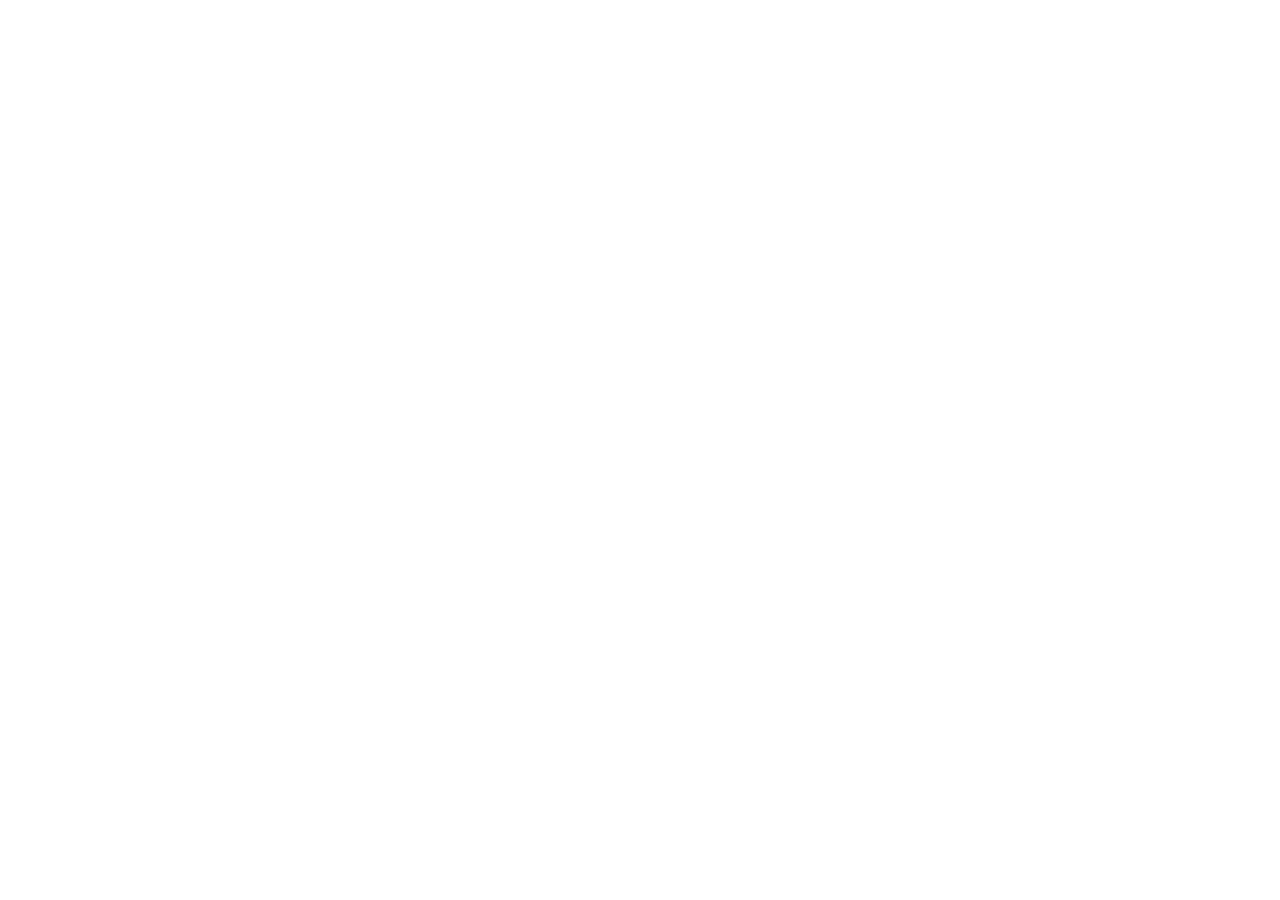
==== main.html @ ed51087c "1v" ====
<!DOCTYPE html>
<html lang="es">
<head>
    <meta charset="UTF-8">
    <meta name="viewport" content="width=device-width, initial-scale=1.0"> 
    <link rel="stylesheet" href="styles/main.css">
    <script src="scripts/script.js" defer></script>
    <title>Main</title>
   
</head>
<body>
    
</body>
</html>
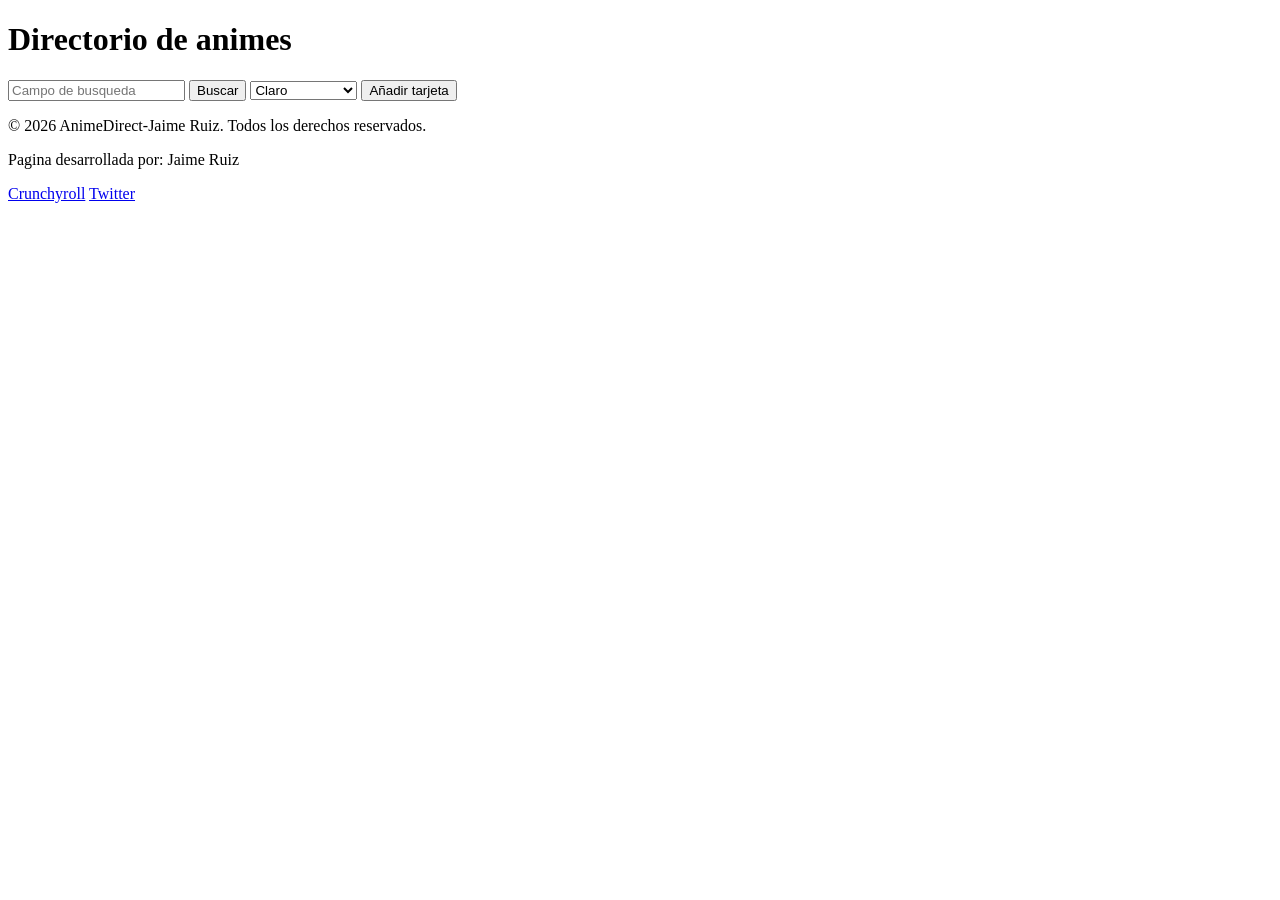
==== commit b1719981: "1ev" ====
--- a/main.html
+++ b/main.html
@@ -2,13 +2,43 @@
 <html lang="es">
 <head>
     <meta charset="UTF-8">
-    <meta name="viewport" content="width=device-width, initial-scale=1.0"> 
+    <meta name="viewport" content="width=device-width, initial-scale=1.0">
+    <title>Main</title>
     <link rel="stylesheet" href="styles/main.css">
-    <script src="scripts/script.js" defer></script>
-    <title>Main</title>
-   
 </head>
 <body>
+    <div class="directorio-container">
+       
+        <header class="header">
+            <h1>Directorio de animes</h1>
+            <nav class="nav">
+               <input id="CampoBusqueda" type="text" placeholder="Campo de busqueda">
+               <button id="btnBusqueda">Buscar</button>
+               <select class="tema">
+                <option value="" id="claro">Claro</option>
+                <option  value="" id="oscuro">Oscuro</option>
+                <option value="" id="custom">Personalizado</option>
+               </select>
+               <button id="addTarjeta">Añadir tarjeta</button>
+            </nav>
+        </header>
+
+        <main>
+
+             <div id="tarjetas"></div>
+            
+
+        </main>
     
+        
+        <footer class="footer">
+            <p>&copy; 2026 AnimeDirect-Jaime Ruiz. Todos los derechos reservados.</p>
+            <div class="social">
+               <p>Pagina desarrollada por: Jaime Ruiz</p>
+                <a href="#">Crunchyroll</a>
+                <a href="#">Twitter</a>
+            </div>
+        </footer>
+    </div>
 </body>
 </html>
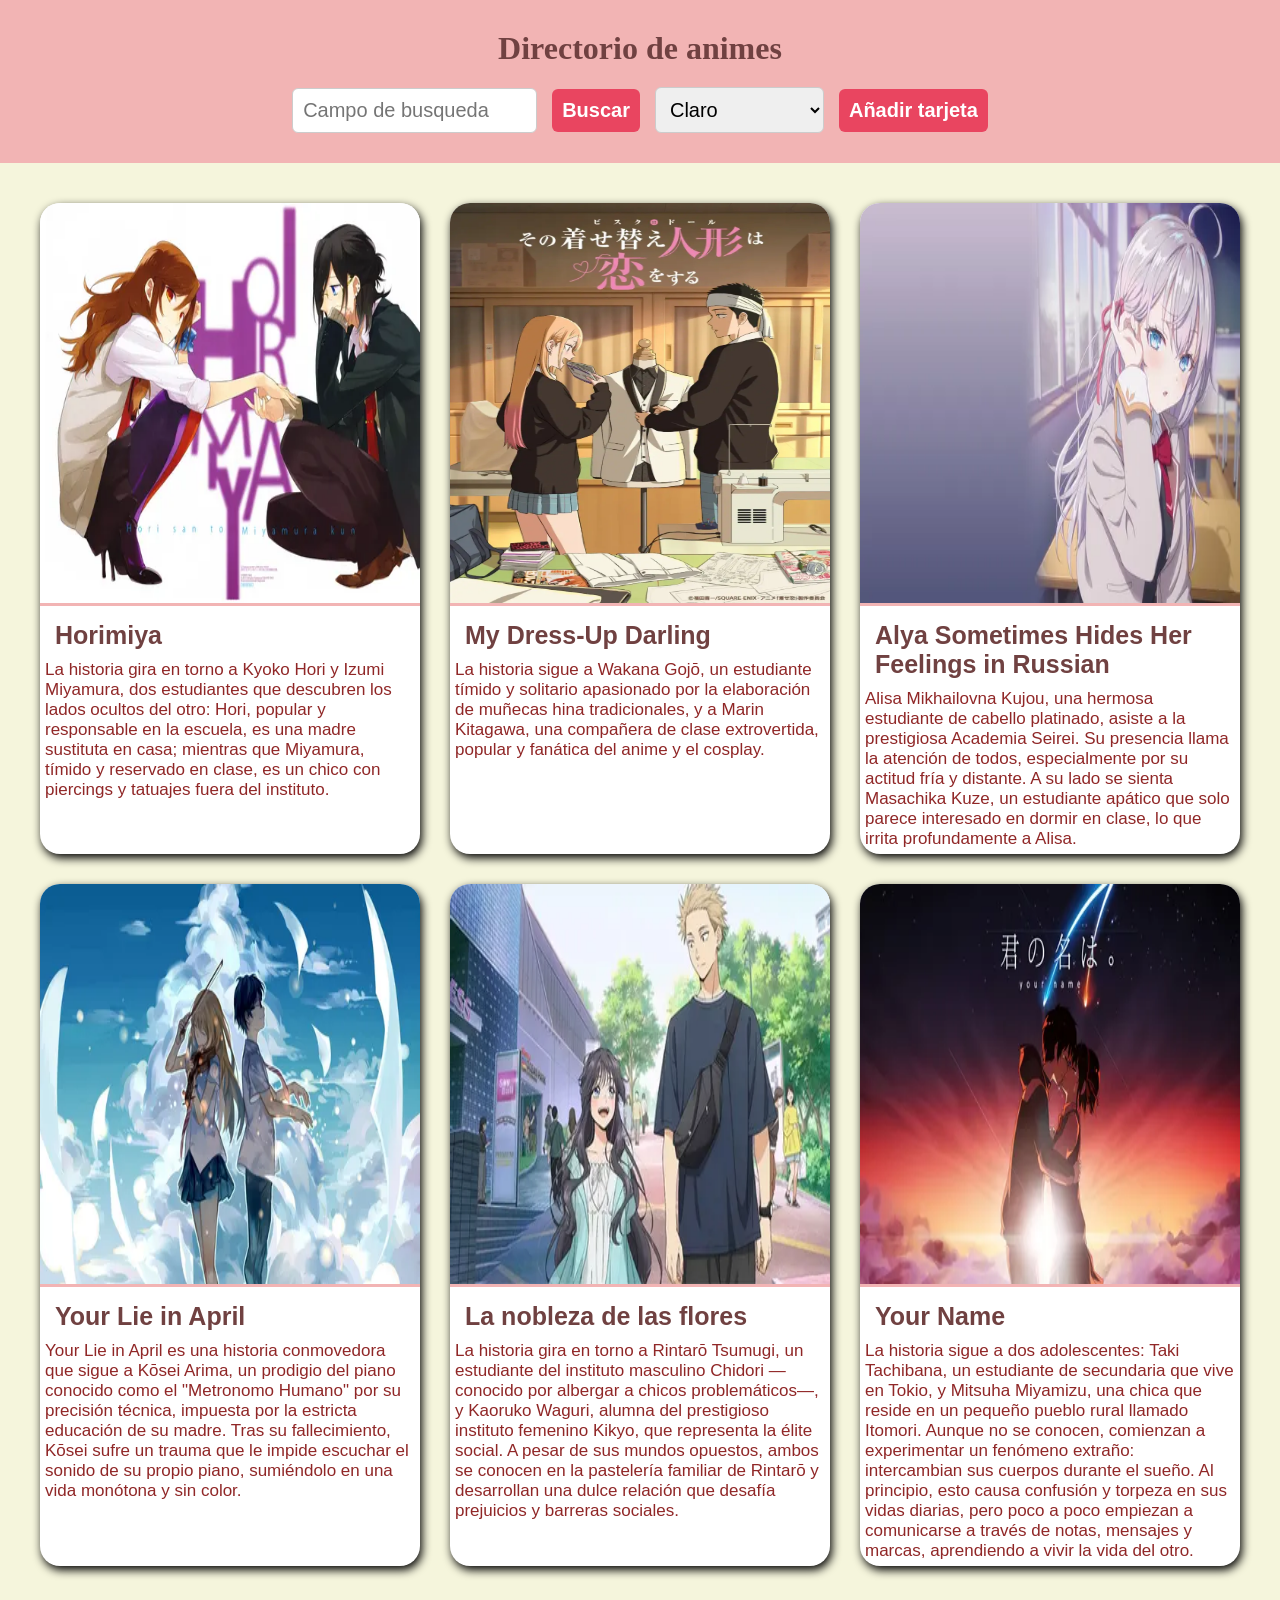
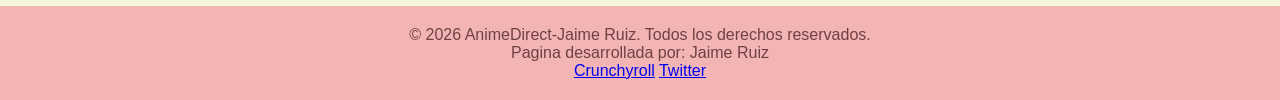
==== commit 56c856e7: "first commit" ====
--- a/main.html
+++ b/main.html
@@ -3,8 +3,11 @@
 <head>
     <meta charset="UTF-8">
     <meta name="viewport" content="width=device-width, initial-scale=1.0">
+    <link rel="stylesheet" href="styles/main.css">
+    <script src="scripts/script.js" defer></script>
     <title>Main</title>
-    <link rel="stylesheet" href="styles/main.css">
+
+    
 </head>
 <body>
     <div class="directorio-container">
@@ -14,11 +17,11 @@
             <nav class="nav">
                <input id="CampoBusqueda" type="text" placeholder="Campo de busqueda">
                <button id="btnBusqueda">Buscar</button>
-               <select class="tema">
-                <option value="" id="claro">Claro</option>
-                <option  value="" id="oscuro">Oscuro</option>
-                <option value="" id="custom">Personalizado</option>
-               </select>
+              <select id="selectorTema" class="tema">
+                    <option value="claro">Claro</option>
+                    <option value="oscuro">Oscuro</option>
+                    <option value="custom">Personalizado</option>
+              </select>
                <button id="addTarjeta">Añadir tarjeta</button>
             </nav>
         </header>
@@ -40,5 +43,22 @@
             </div>
         </footer>
     </div>
+    <div id="modalTema" class="modal">
+    <div class="modal-content">
+        <h2>Tema Personalizado</h2>
+        
+        <label>Color del Header:</label>
+        <input type="color" id="colorHeader">
+        
+        <label>Color del Main:</label>
+        <input type="color" id="colorMain">
+        
+        <label>Color del Footer:</label>
+        <input type="color" id="colorFooter">
+        
+        <button id="btnGuardarTema">Aplicar colores</button>
+        <button id="btnCerrarTema">Cancelar</button>
+    </div>
+</div>
 </body>
 </html>
--- a/styles/main.css
+++ b/styles/main.css
@@ -0,0 +1,177 @@
+* {
+    margin: 0;
+    padding: 0;
+    
+}
+ 
+body {
+    background-color: beige;
+    font-family: 'Gill Sans', 'Gill Sans MT', Calibri, 'Trebuchet MS', sans-serif;
+}
+
+.directorio-container {
+  display: grid;
+  min-height: 100vh;
+  grid-template-rows: auto 1fr auto;
+  grid-template-areas:
+    "header"
+    "main"
+    "footer";
+}
+
+.header {
+  grid-area: header;
+  background-color: rgb(242, 180, 180);
+  color: rgb(112, 65, 65);
+  padding: 30px;
+  display: grid;
+  gap: 20px;
+  
+}
+
+.header h1 {
+  text-align: center;
+  font-family:Georgia, 'Times New Roman', Times, serif;
+}
+
+.nav {
+  display: grid;
+  grid-template-columns: repeat(4, auto);
+  gap: 15px;
+  justify-content: center;
+  align-items: center;
+}
+
+main {
+  grid-area: main;
+  padding: 40px;
+}
+
+.footer {
+  grid-area: footer;
+  background-color: rgb(242, 180, 180);
+  color: rgb(112, 65, 65);
+  text-align: center;
+  padding: 20px;
+}
+
+#tarjetas {
+  display: grid;
+  grid-template-columns: repeat(3, auto);
+  gap: 30px;
+  max-width: 1200px;
+  margin: 0 auto;
+}
+
+.tarjeta {
+  display: flex;
+  flex-direction: column; 
+  overflow: hidden; 
+  background-color: rgb(255, 255, 255);
+  border-radius: 20px;
+  box-shadow: 2px 4px 10px rgb(0, 0, 0);
+  transition: transform 0.3s, box-shadow 0.3s;
+}
+
+.tarjeta:hover {
+  transform: scale(1.03);
+  box-shadow: 4px 8px 15px rgba(0, 0, 0, 0.2);
+}
+
+.imagen-anime {
+  width: 100%;
+  height: 400px; 
+  border-bottom: 3px solid rgb(242, 180, 180);
+  
+}
+
+.titulo {
+  padding: 15px 15px 5px 15px;
+  font-size: 25px;
+  color: rgb(112, 65, 65);
+}
+
+.descripcion {
+  padding: 5px;
+  font-size: 17px;
+  color: rgb(144, 39, 39);
+  flex-grow: 1;
+}
+
+input, select, button {
+  padding: 10px;
+  border-radius: 6px;
+  border: 1px solid rgb(204, 204, 204);
+  font-family:'Gill Sans', 'Gill Sans MT', Calibri, 'Trebuchet MS', sans-serif;
+  font-size: 20px;
+}
+
+button {
+  background-color: rgb(233, 69, 96);
+  color: white;
+  border: none;
+  cursor: pointer;
+  font-weight: bold;
+  transition: background-color 0.2s;
+}
+
+button:hover {
+  background-color: rgb(200, 50, 80);
+}
+
+
+.modal {
+    display: none;
+    position: fixed;
+    left: 0;
+    top: 0;
+    width: 100%;
+    height: 100%;
+    background-color: rgba(0,0,0,0.6);
+    justify-content: center;
+    align-items: center;
+}
+
+.modal-content {
+    background-color: white;
+    padding: 30px;
+    border-radius: 10px;
+    display: flex;
+    flex-direction: column;
+    gap: 15px;
+    width: 300px;
+}
+
+
+
+.modo-oscuro {
+    background-color: rgb(34, 34, 34);
+}
+
+.modo-oscuro .header, 
+.modo-oscuro .footer {
+    background-color: rgb(17, 17, 17);
+    color: white;
+}
+
+.modo-oscuro .header h1,
+.modo-oscuro .titulo,
+.modo-oscuro .descripcion {
+    color: white;
+}
+
+.modo-oscuro .tarjeta {
+    background-color: rgb(51, 51, 51);
+    box-shadow: 2px 4px 10px rgba(255,255,255,0.1);
+}
+
+@media screen and (max-width: 1200px){
+    .header {
+        grid-template-columns: 1fr;
+        text-align: center;
+    }
+    .header .nav {
+        justify-self: center;
+        grid-template-columns: repeat(2, auto);
+    }
+}
